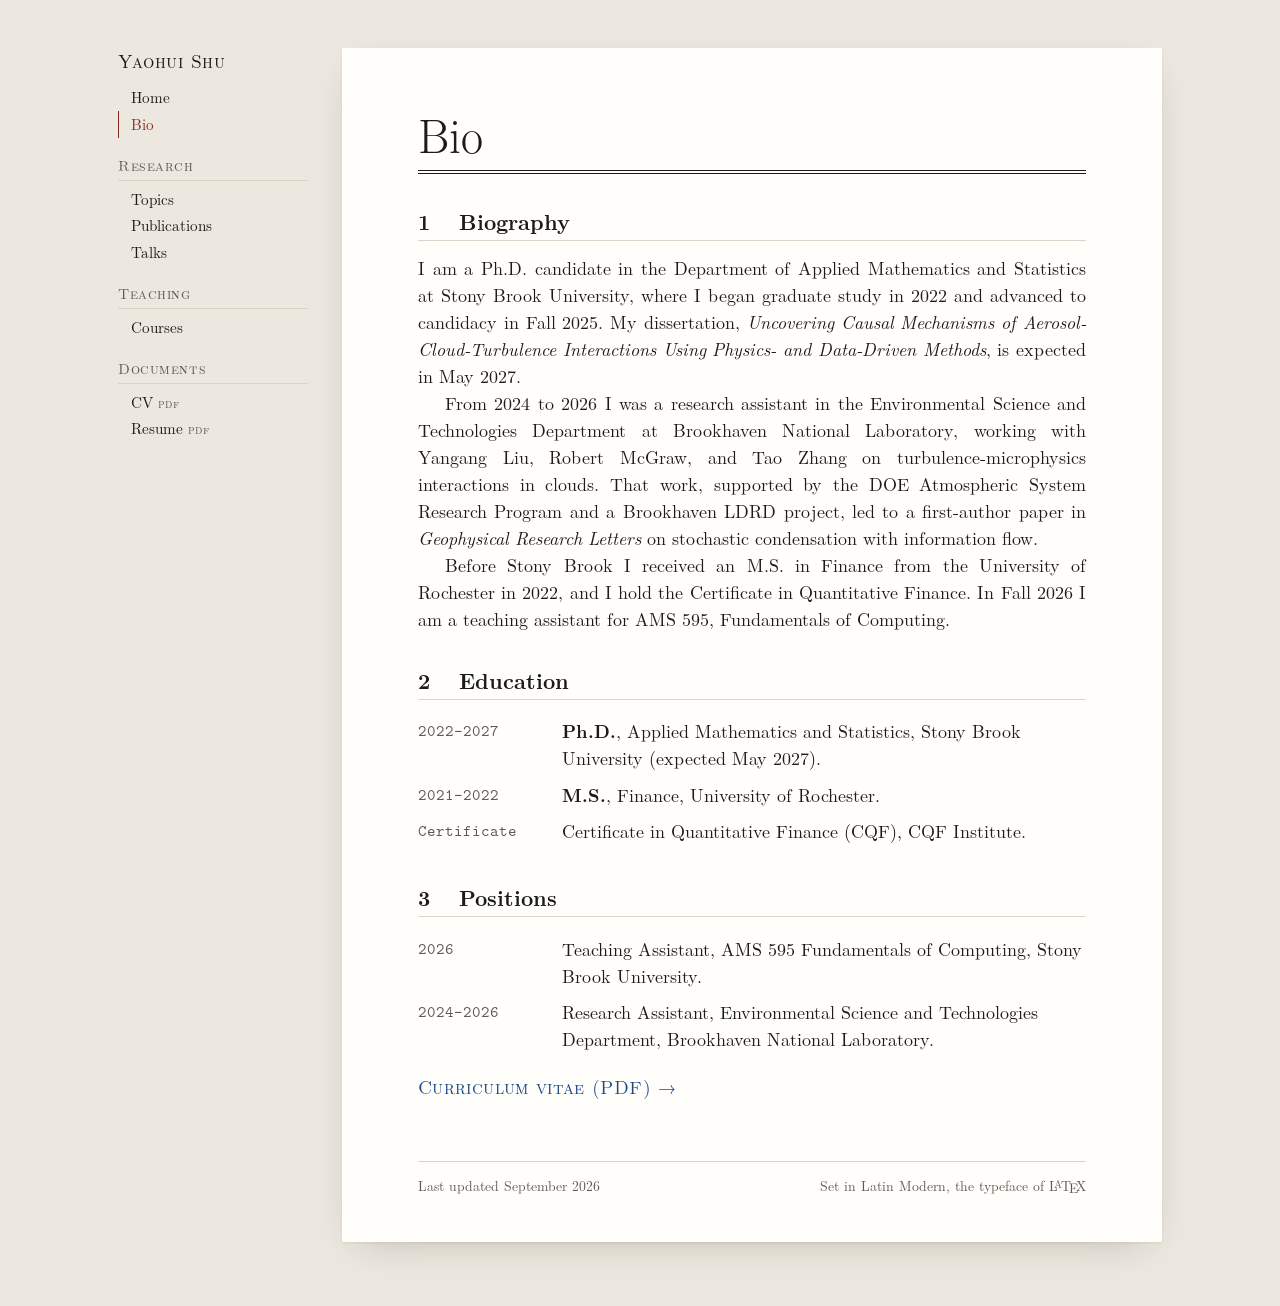
==== bio.html @ 54b2a585 "Rebuild site as multi-page LaTeX-style layout Split the single page into Home, Bio, Research Topics," ====
<!DOCTYPE html>
<html lang="en">
<head>
  <meta charset="UTF-8" />
  <meta name="viewport" content="width=device-width, initial-scale=1.0" />
  <title>Bio | Yaohui Shu</title>
  <meta name="description" content="Biography of Yaohui Shu, Ph.D. candidate at Stony Brook University." />
  <meta name="color-scheme" content="light dark" />
  <link rel="preload" href="fonts/lmroman10-regular.woff" as="font" type="font/woff" crossorigin />
  <link rel="stylesheet" href="style.css" />
</head>
<body>
  <div class="page">

    <aside class="menu" aria-label="Site menu">
      <p class="who"><a href="index.html">Yaohui Shu</a></p>
      <nav>
        <ul>
          <li><a href="index.html">Home</a></li>
          <li><a href="bio.html" aria-current="page">Bio</a></li>
        </ul>
        <h4>Research</h4>
        <ul>
          <li><a href="research.html">Topics</a></li>
          <li><a href="publications.html">Publications</a></li>
          <li><a href="talks.html">Talks</a></li>
        </ul>
        <h4>Teaching</h4>
        <ul>
          <li><a href="teaching.html">Courses</a></li>
        </ul>
        <h4>Documents</h4>
        <ul>
          <li><a class="ext" href="Yaohui_Shu_CV.pdf" target="_blank" rel="noopener">CV</a></li>
          <li><a class="ext" href="Yaohui_Shu_Resume.pdf" target="_blank" rel="noopener">Resume</a></li>
        </ul>
      </nav>
    </aside>

    <main class="sheet">
      <div class="content">
        <header class="title">
          <h1>Bio</h1>
          <div class="rules" aria-hidden="true"></div>
        </header>

        <section>
          <h2>Biography</h2>
          <div class="indent">
            <p>
              I am a Ph.D. candidate in the Department of Applied Mathematics and Statistics at Stony Brook University,
              where I began graduate study in 2022 and advanced to candidacy in Fall 2025. My dissertation,
              <em>Uncovering Causal Mechanisms of Aerosol-Cloud-Turbulence Interactions Using Physics- and Data-Driven
              Methods</em>, is expected in May 2027.
            </p>
            <p>
              From 2024 to 2026 I was a research assistant in the Environmental Science and Technologies Department at
              Brookhaven National Laboratory, working with Yangang Liu, Robert McGraw, and Tao Zhang on
              turbulence-microphysics interactions in clouds. That work, supported by the DOE Atmospheric System Research
              Program and a Brookhaven LDRD project, led to a first-author paper in <em>Geophysical Research Letters</em>
              on stochastic condensation with information flow.
            </p>
            <p>
              Before Stony Brook I received an M.S. in Finance from the University of Rochester in 2022, and I hold the
              Certificate in Quantitative Finance. In Fall 2026 I am a teaching assistant for AMS 595, Fundamentals of
              Computing.
            </p>
          </div>
        </section>

        <section>
          <h2>Education</h2>
          <ul class="plain">
            <li><span class="when">2022&ndash;2027</span><span><b>Ph.D.</b>, Applied Mathematics and Statistics, Stony Brook University (expected May 2027).</span></li>
            <li><span class="when">2021&ndash;2022</span><span><b>M.S.</b>, Finance, University of Rochester.</span></li>
            <li><span class="when">Certificate</span><span>Certificate in Quantitative Finance (CQF), CQF Institute.</span></li>
          </ul>
        </section>

        <section>
          <h2>Positions</h2>
          <ul class="plain">
            <li><span class="when">2026</span><span>Teaching Assistant, AMS 595 Fundamentals of Computing, Stony Brook University.</span></li>
            <li><span class="when">2024&ndash;2026</span><span>Research Assistant, Environmental Science and Technologies Department, Brookhaven National Laboratory.</span></li>
          </ul>
          <p class="more" style="margin-top: 1rem;"><a href="Yaohui_Shu_CV.pdf" target="_blank" rel="noopener">Curriculum vitae (PDF)</a></p>
        </section>
      </div>

      <footer>
        <span>Last updated September 2026</span>
        <span>Set in Latin Modern, the typeface of <span class="latex">L<sup>a</sup>T<sub>e</sub>X</span></span>
      </footer>
    </main>
  </div>
  <script src="site.js"></script>
</body>
</html>
---- style.css ----
/* Yaohui Shu, personal academic site.
   Typeset in Latin Modern, the OpenType release of Computer Modern (GUST Font License, see fonts/). */

@font-face { font-family: 'LM Roman 10'; src: url('fonts/lmroman10-regular.woff') format('woff'); font-weight: 400; font-style: normal; font-display: swap; }
@font-face { font-family: 'LM Roman 10'; src: url('fonts/lmroman10-italic.woff') format('woff'); font-weight: 400; font-style: italic; font-display: swap; }
@font-face { font-family: 'LM Roman 10'; src: url('fonts/lmroman10-bold.woff') format('woff'); font-weight: 700; font-style: normal; font-display: swap; }
@font-face { font-family: 'LM Roman 10'; src: url('fonts/lmroman10-bolditalic.woff') format('woff'); font-weight: 700; font-style: italic; font-display: swap; }
@font-face { font-family: 'LM Roman 17'; src: url('fonts/lmroman17-regular.woff') format('woff'); font-weight: 400; font-style: normal; font-display: swap; }
@font-face { font-family: 'LM Roman Caps'; src: url('fonts/lmromancaps10-regular.woff') format('woff'); font-weight: 400; font-style: normal; font-display: swap; }
@font-face { font-family: 'LM Mono'; src: url('fonts/lmmono10-regular.woff') format('woff'); font-weight: 400; font-style: normal; font-display: swap; }

:root {
  --desk: #ECE8DF;
  --paper: #FFFEFA;
  --ink: #1B1B1B;
  --muted: #5C5A55;
  --rule: #1B1B1B;
  --hair: #D9D4C8;
  --link: #1A4A86;
  --mark: #8A2A1E;
  --shadow: 0 1px 2px rgba(40, 32, 20, 0.08), 0 12px 40px -18px rgba(40, 32, 20, 0.28);
  --serif: 'LM Roman 10', 'Latin Modern Roman', 'CMU Serif', 'Computer Modern Serif', Georgia, 'Times New Roman', serif;
  --display: 'LM Roman 17', 'LM Roman 10', 'Latin Modern Roman', 'CMU Serif', Georgia, serif;
  --caps: 'LM Roman Caps', 'LM Roman 10', 'Latin Modern Roman', Georgia, serif;
  --mono: 'LM Mono', 'Latin Modern Mono', 'CMU Typewriter Text', ui-monospace, Menlo, Consolas, monospace;
}
@media (prefers-color-scheme: dark) {
  :root {
    --desk: #141416;
    --paper: #1C1C1F;
    --ink: #E8E4DA;
    --muted: #A8A397;
    --rule: #E8E4DA;
    --hair: #34332F;
    --link: #93B8E6;
    --mark: #E39A86;
    --shadow: 0 1px 2px rgba(0, 0, 0, 0.4), 0 16px 40px -18px rgba(0, 0, 0, 0.7);
  }
}

*, *::before, *::after { box-sizing: border-box; }
body {
  margin: 0;
  background: var(--desk);
  color: var(--ink);
  font-family: var(--serif);
  font-size: 18px;
  line-height: 1.5;
  font-kerning: normal;
  font-variant-ligatures: common-ligatures;
  -webkit-font-smoothing: antialiased;
  text-rendering: optimizeLegibility;
}
img { max-width: 100%; display: block; }
a { color: var(--link); text-decoration: none; }
a:hover { text-decoration: underline; text-decoration-thickness: 1px; text-underline-offset: 2px; }
:focus-visible { outline: 1.5px solid var(--link); outline-offset: 2px; }
.sc { font-family: var(--caps); letter-spacing: 0.02em; }
.tt { font-family: var(--mono); font-size: 0.94em; }
.muted { color: var(--muted); }

/* PAGE */
.page {
  display: grid;
  grid-template-columns: 190px minmax(0, 820px);
  justify-content: center;
  gap: 34px;
  padding: 48px 24px 64px;
}

/* MENU */
.menu { position: sticky; top: 48px; align-self: start; font-size: 0.95rem; }
.menu .who { font-family: var(--caps); font-size: 1.12rem; margin: 0 0 0.6rem; letter-spacing: 0.03em; }
.menu .who a { color: var(--ink); }
.menu .who a:hover { text-decoration: none; }
.menu h4 { font-family: var(--caps); font-weight: 400; font-size: 0.9rem; letter-spacing: 0.04em; color: var(--muted); margin: 1.1rem 0 0.3rem; padding-bottom: 0.2rem; border-bottom: 0.5px solid var(--hair); }
.menu ul { list-style: none; margin: 0; padding: 0; }
.menu li a { display: block; padding: 0.12rem 0 0.12rem 0.75rem; color: var(--ink); border-left: 1.5px solid transparent; }
.menu li a:hover { color: var(--link); text-decoration: none; }
.menu li a[aria-current="page"] { border-left-color: var(--mark); color: var(--mark); }
.menu .ext::after { content: 'pdf'; font-family: var(--caps); font-size: 0.78em; letter-spacing: 0.04em; color: var(--muted); margin-left: 0.4em; }

/* SHEET */
.sheet {
  background: var(--paper);
  box-shadow: var(--shadow);
  padding: 60px clamp(20px, 7vw, 76px) 44px;
  text-align: justify;
  hyphens: auto;
  -webkit-hyphens: auto;
  counter-reset: sec;
  min-height: calc(100vh - 112px);
  display: flex;
  flex-direction: column;
}
.sheet > .content { flex: 1; }

/* TITLE BLOCK */
.title h1 { font-family: var(--display); font-weight: 400; font-size: clamp(2.2rem, 5vw, 3rem); line-height: 1.05; margin: 0; text-align: left; letter-spacing: -0.005em; }
.rules { margin: 0.7rem 0 1.6rem; }
.rules::before, .rules::after { content: ''; display: block; background: var(--rule); }
.rules::before { height: 1.2px; }
.rules::after { height: 0.5px; margin-top: 2px; }
.updated { margin: -0.9rem 0 1.4rem; font-style: italic; color: var(--muted); text-align: left; }

.profile { display: grid; grid-template-columns: 188px minmax(0, 1fr); gap: 34px; align-items: center; text-align: left; margin-bottom: 0.4rem; }
.photo { margin: 0; }
.photo .frame { aspect-ratio: 4 / 5; overflow: hidden; border: 0.5px solid var(--hair); background: var(--desk); padding: 5px; }
.photo .inner { width: 100%; height: 100%; overflow: hidden; }
.photo img { width: 100%; height: 100%; object-fit: cover; object-position: 48% 20%; transform: scale(1.45); transform-origin: 48% 6%; }
.info p { margin: 0; line-height: 1.45; }
.info .role { font-family: var(--caps); font-size: 1.12rem; letter-spacing: 0.03em; margin-bottom: 0.45rem; }
.info .gap { margin-top: 0.8rem; }
.info .formerly { color: var(--muted); font-style: italic; }
.links { margin-top: 1rem; font-family: var(--caps); letter-spacing: 0.02em; line-height: 1.7; }
.links a + a::before { content: '/'; color: var(--muted); margin: 0 0.5em; display: inline-block; }

/* HEADINGS, numbered like a LaTeX article */
section { margin-top: 2.2rem; }
section:first-child { margin-top: 0.4rem; }
h2 { counter-increment: sec; counter-reset: sub; font-weight: 700; font-size: 1.34rem; margin: 0 0 0.8rem; line-height: 1.25; text-align: left; padding-bottom: 0.3rem; border-bottom: 0.5px solid var(--hair); display: flex; }
h2::before { content: counter(sec); min-width: 1.9em; flex-shrink: 0; }
h3 { font-weight: 700; font-size: 1.06rem; margin: 1.3rem 0 0.45rem; text-align: left; }
h3.num { counter-increment: sub; display: flex; }
h3.num::before { content: counter(sec) '.' counter(sub); min-width: 2.4em; flex-shrink: 0; }
h3.year { font-family: var(--caps); font-weight: 400; letter-spacing: 0.05em; color: var(--muted); font-size: 1rem; margin: 1.1rem 0 0.4rem; }
p { margin: 0 0 0.8rem; }
.indent p + p { text-indent: 1.5em; margin-top: -0.8rem; }
.runin { font-weight: 700; }
.note { text-align: left; }
.more { text-align: left; font-family: var(--caps); letter-spacing: 0.02em; }
.more a::after { content: ' \2192'; }

/* NEWS */
.news { list-style: none; margin: 0; padding: 0; }
.news li { display: grid; grid-template-columns: 5.2em 5.8em minmax(0, 1fr); gap: 0 0.6em; padding: 0.28rem 0; text-align: left; }
.news .date { font-family: var(--mono); font-size: 0.9em; color: var(--muted); padding-top: 0.12em; }
.tag { font-family: var(--caps); font-size: 0.84em; letter-spacing: 0.04em; justify-self: start; align-self: start; margin-top: 0.14em; padding: 0 0.4em; border: 0.5px solid currentColor; color: var(--mark); line-height: 1.45; }

/* PUBLICATION ENTRIES */
.pubs { list-style: none; margin: 0; padding: 0; counter-reset: pub var(--start, 0); }
.pubs li { counter-increment: pub; position: relative; padding-left: 2.6em; margin-bottom: 0.9rem; text-align: left; }
.pubs li::before { content: '[' counter(pub) ']'; position: absolute; left: 0; top: 0; color: var(--muted); }
.pubs .pt { font-weight: 700; display: block; }
.pubs .pa { display: block; }
.pubs .pa b { font-weight: 700; }
.pubs .pv { display: block; }
.pubs .pv i { font-style: italic; }
.x { white-space: nowrap; }
.x a { font-family: var(--caps); letter-spacing: 0.02em; }
.x a::before { content: '['; color: var(--muted); }
.x a::after { content: ']'; color: var(--muted); }
.x a:hover { text-decoration: none; }
.x a:hover span { text-decoration: underline; }

/* COMPACT RELATED LIST (research topics) */
.related { margin: 0.35rem 0 0; padding: 0; list-style: none; font-size: 0.95rem; text-align: left; }
.related li { position: relative; padding-left: 1.2em; margin-bottom: 0.25rem; }
.related li::before { content: '\2022'; position: absolute; left: 0.1em; color: var(--muted); }
.related-label { font-family: var(--caps); letter-spacing: 0.03em; color: var(--muted); font-size: 0.95rem; margin: 0.6rem 0 0; text-align: left; }

/* GENERIC ROWS */
.plain { list-style: none; margin: 0; padding: 0; }
.plain li { display: grid; grid-template-columns: 7.2em minmax(0, 1fr); gap: 0 0.8em; padding: 0.3rem 0; text-align: left; }
.plain .when { color: var(--muted); font-family: var(--mono); font-size: 0.9em; padding-top: 0.12em; }

dl.contact { display: grid; grid-template-columns: 6.5em minmax(0, 1fr); gap: 0.25rem 0.8em; margin: 0; text-align: left; }
dl.contact dt { font-family: var(--caps); letter-spacing: 0.02em; color: var(--muted); }
dl.contact dd { margin: 0; }

/* FOOTER */
footer { margin-top: 3rem; padding-top: 0.8rem; border-top: 0.5px solid var(--hair); font-size: 0.86rem; color: var(--muted); display: flex; flex-wrap: wrap; justify-content: space-between; gap: 0.4rem; text-align: left; }
.latex sup { text-transform: uppercase; font-size: 0.78em; vertical-align: 0.22em; margin-left: -0.33em; margin-right: -0.14em; }
.latex sub { text-transform: uppercase; vertical-align: -0.46ex; margin-left: -0.16em; margin-right: -0.11em; font-size: 1em; }

/* RESPONSIVE */
@media (max-width: 900px) {
  .page { grid-template-columns: minmax(0, 1fr); gap: 0; padding: 0; }
  .menu { position: sticky; top: 0; z-index: 10; background: var(--paper); border-bottom: 0.5px solid var(--hair); padding: 0.55rem 16px; display: flex; align-items: center; gap: 0.9rem; overflow-x: auto; scrollbar-width: none; }
  .menu::-webkit-scrollbar { display: none; }
  .menu .who { margin: 0; white-space: nowrap; }
  .menu h4 { display: none; }
  .menu nav, .menu ul { display: flex; }
  .menu li a { white-space: nowrap; padding: 0.1rem 0.45rem; border-left: none; border-bottom: 1.5px solid transparent; }
  .menu li a[aria-current="page"] { border-bottom-color: var(--mark); }
  .sheet { box-shadow: none; padding: 34px 16px 28px; min-height: 0; }
}
@media (max-width: 640px) {
  body { font-size: 17px; }
  .sheet { text-align: left; }
  .profile { grid-template-columns: minmax(0, 1fr); gap: 1.2rem; }
  .photo { width: 150px; }
  .news li { grid-template-columns: 5em minmax(0, 1fr); }
  .news .tag { grid-column: 2; grid-row: 1; margin-bottom: 0.1rem; }
  .news .body { grid-column: 2; }
  .news .date { grid-row: 1 / span 2; }
  .plain li { grid-template-columns: minmax(0, 1fr); gap: 0; }
  dl.contact { grid-template-columns: minmax(0, 1fr); }
  dl.contact dd { margin-bottom: 0.4rem; }
  .pubs li { padding-left: 2.2em; }
}
@media print {
  body { background: #fff; font-size: 11pt; }
  .menu { display: none; }
  .page { display: block; padding: 0; }
  .sheet { box-shadow: none; padding: 0; min-height: 0; }
}
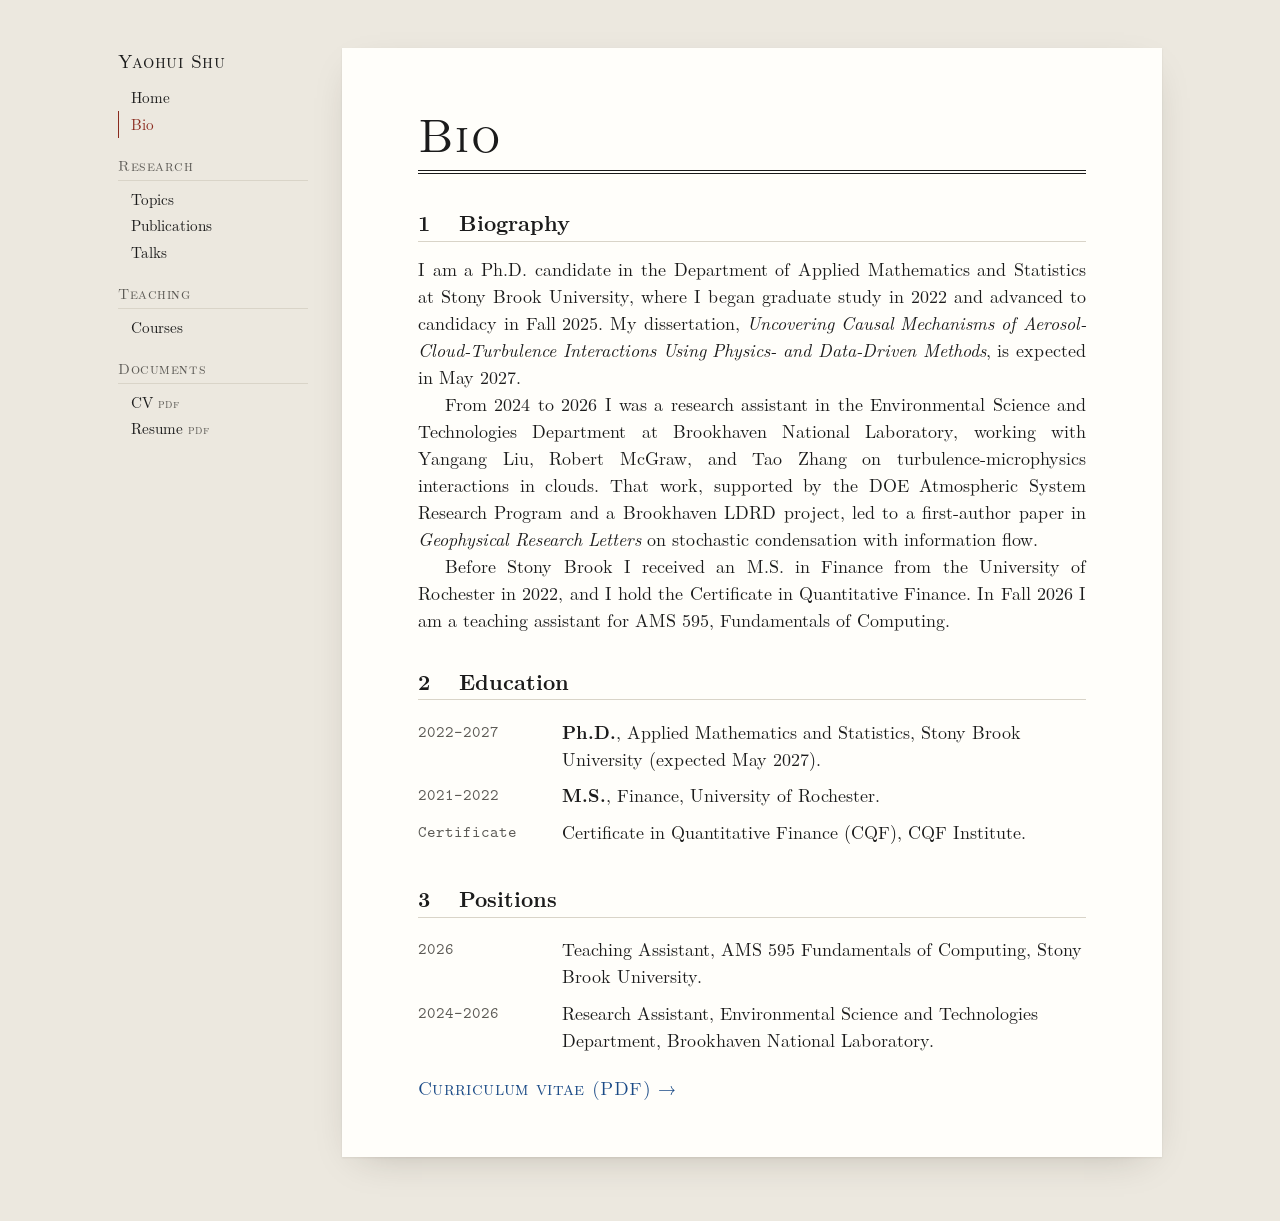
==== commit 95f12cca: "Use Gmail as primary contact, remove footer, set titles in small caps List yaohui.research@gmail.com" ====
--- a/bio.html
+++ b/bio.html
@@ -86,11 +86,6 @@
           <p class="more" style="margin-top: 1rem;"><a href="Yaohui_Shu_CV.pdf" target="_blank" rel="noopener">Curriculum vitae (PDF)</a></p>
         </section>
       </div>
-
-      <footer>
-        <span>Last updated September 2026</span>
-        <span>Set in Latin Modern, the typeface of <span class="latex">L<sup>a</sup>T<sub>e</sub>X</span></span>
-      </footer>
     </main>
   </div>
   <script src="site.js"></script>
--- a/style.css
+++ b/style.css
@@ -5,7 +5,6 @@
 @font-face { font-family: 'LM Roman 10'; src: url('fonts/lmroman10-italic.woff') format('woff'); font-weight: 400; font-style: italic; font-display: swap; }
 @font-face { font-family: 'LM Roman 10'; src: url('fonts/lmroman10-bold.woff') format('woff'); font-weight: 700; font-style: normal; font-display: swap; }
 @font-face { font-family: 'LM Roman 10'; src: url('fonts/lmroman10-bolditalic.woff') format('woff'); font-weight: 700; font-style: italic; font-display: swap; }
-@font-face { font-family: 'LM Roman 17'; src: url('fonts/lmroman17-regular.woff') format('woff'); font-weight: 400; font-style: normal; font-display: swap; }
 @font-face { font-family: 'LM Roman Caps'; src: url('fonts/lmromancaps10-regular.woff') format('woff'); font-weight: 400; font-style: normal; font-display: swap; }
 @font-face { font-family: 'LM Mono'; src: url('fonts/lmmono10-regular.woff') format('woff'); font-weight: 400; font-style: normal; font-display: swap; }
 
@@ -20,7 +19,6 @@
   --mark: #8A2A1E;
   --shadow: 0 1px 2px rgba(40, 32, 20, 0.08), 0 12px 40px -18px rgba(40, 32, 20, 0.28);
   --serif: 'LM Roman 10', 'Latin Modern Roman', 'CMU Serif', 'Computer Modern Serif', Georgia, 'Times New Roman', serif;
-  --display: 'LM Roman 17', 'LM Roman 10', 'Latin Modern Roman', 'CMU Serif', Georgia, serif;
   --caps: 'LM Roman Caps', 'LM Roman 10', 'Latin Modern Roman', Georgia, serif;
   --mono: 'LM Mono', 'Latin Modern Mono', 'CMU Typewriter Text', ui-monospace, Menlo, Consolas, monospace;
 }
@@ -96,7 +94,8 @@
 .sheet > .content { flex: 1; }
 
 /* TITLE BLOCK */
-.title h1 { font-family: var(--display); font-weight: 400; font-size: clamp(2.2rem, 5vw, 3rem); line-height: 1.05; margin: 0; text-align: left; letter-spacing: -0.005em; }
+/* Page titles share the small-caps face of the sidebar name. */
+.title h1 { font-family: var(--caps); font-weight: 400; font-size: clamp(2.1rem, 4.8vw, 2.9rem); line-height: 1.1; margin: 0; text-align: left; letter-spacing: 0.03em; }
 .rules { margin: 0.7rem 0 1.6rem; }
 .rules::before, .rules::after { content: ''; display: block; background: var(--rule); }
 .rules::before { height: 1.2px; }
@@ -168,11 +167,6 @@
 dl.contact dt { font-family: var(--caps); letter-spacing: 0.02em; color: var(--muted); }
 dl.contact dd { margin: 0; }
 
-/* FOOTER */
-footer { margin-top: 3rem; padding-top: 0.8rem; border-top: 0.5px solid var(--hair); font-size: 0.86rem; color: var(--muted); display: flex; flex-wrap: wrap; justify-content: space-between; gap: 0.4rem; text-align: left; }
-.latex sup { text-transform: uppercase; font-size: 0.78em; vertical-align: 0.22em; margin-left: -0.33em; margin-right: -0.14em; }
-.latex sub { text-transform: uppercase; vertical-align: -0.46ex; margin-left: -0.16em; margin-right: -0.11em; font-size: 1em; }
-
 /* RESPONSIVE */
 @media (max-width: 900px) {
   .page { grid-template-columns: minmax(0, 1fr); gap: 0; padding: 0; }
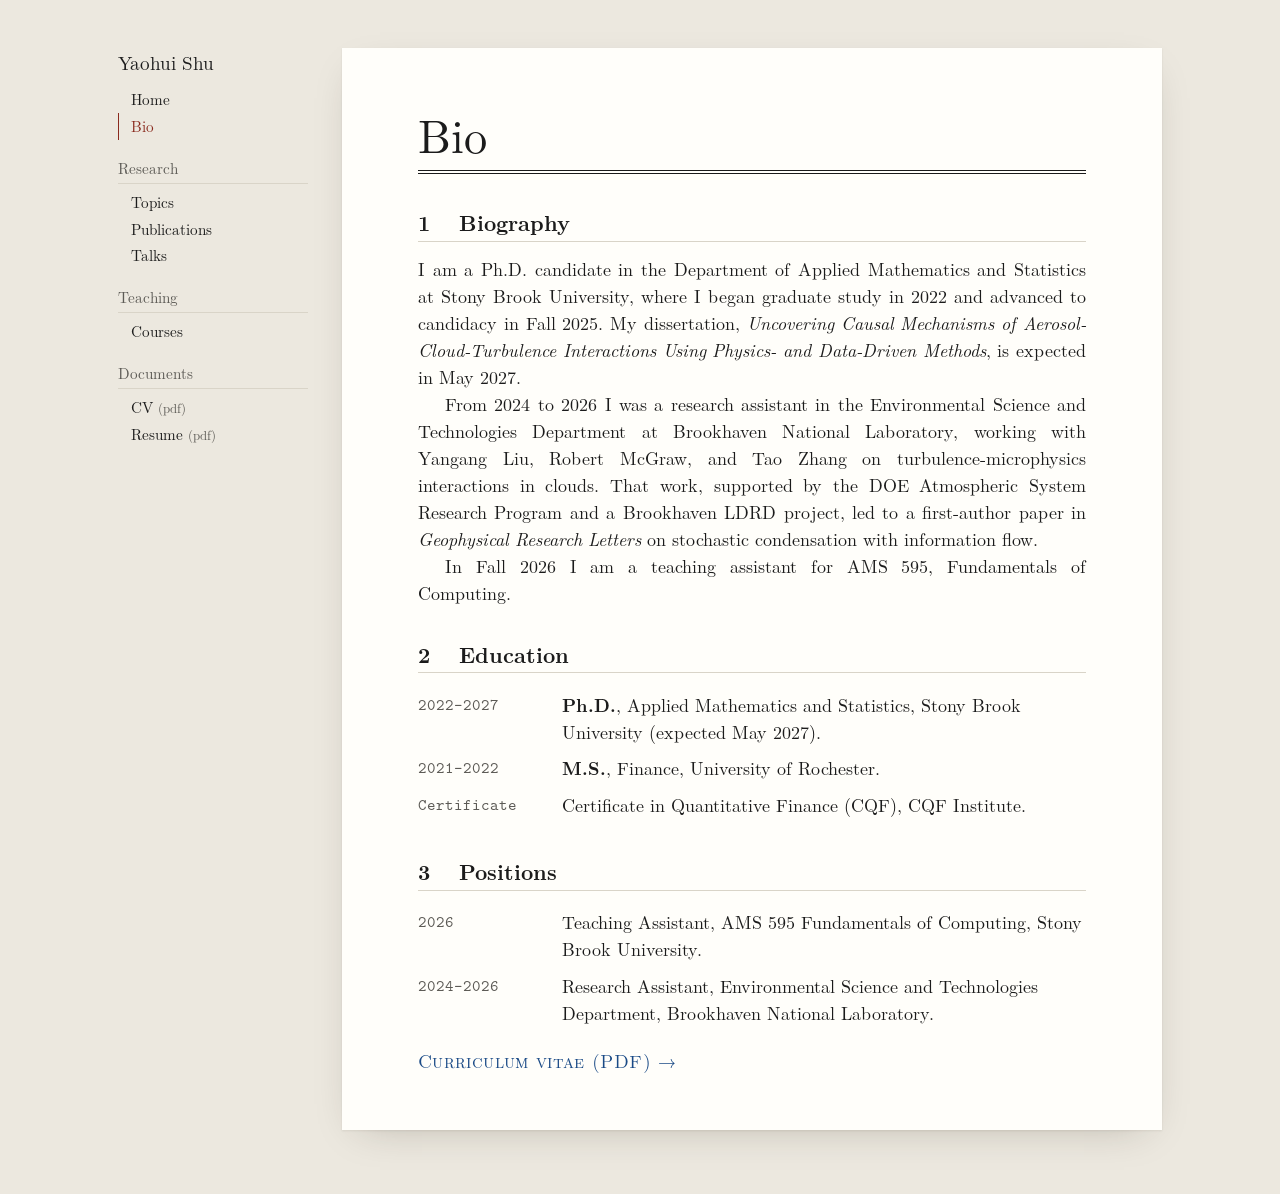
==== commit 6128208c: "Update CV and resume with research-program framing Replace the CV and resume PDFs with the revised v" ====
--- a/bio.html
+++ b/bio.html
@@ -61,9 +61,7 @@
               on stochastic condensation with information flow.
             </p>
             <p>
-              Before Stony Brook I received an M.S. in Finance from the University of Rochester in 2022, and I hold the
-              Certificate in Quantitative Finance. In Fall 2026 I am a teaching assistant for AMS 595, Fundamentals of
-              Computing.
+              In Fall 2026 I am a teaching assistant for AMS 595, Fundamentals of Computing.
             </p>
           </div>
         </section>
--- a/style.css
+++ b/style.css
@@ -68,15 +68,15 @@
 
 /* MENU */
 .menu { position: sticky; top: 48px; align-self: start; font-size: 0.95rem; }
-.menu .who { font-family: var(--caps); font-size: 1.12rem; margin: 0 0 0.6rem; letter-spacing: 0.03em; }
+.menu .who { font-family: var(--serif); font-size: 1.2rem; margin: 0 0 0.6rem; letter-spacing: 0; }
 .menu .who a { color: var(--ink); }
 .menu .who a:hover { text-decoration: none; }
-.menu h4 { font-family: var(--caps); font-weight: 400; font-size: 0.9rem; letter-spacing: 0.04em; color: var(--muted); margin: 1.1rem 0 0.3rem; padding-bottom: 0.2rem; border-bottom: 0.5px solid var(--hair); }
+.menu h4 { font-family: var(--serif); font-weight: 400; font-size: 0.95rem; letter-spacing: 0; color: var(--muted); margin: 1.1rem 0 0.3rem; padding-bottom: 0.2rem; border-bottom: 0.5px solid var(--hair); }
 .menu ul { list-style: none; margin: 0; padding: 0; }
 .menu li a { display: block; padding: 0.12rem 0 0.12rem 0.75rem; color: var(--ink); border-left: 1.5px solid transparent; }
 .menu li a:hover { color: var(--link); text-decoration: none; }
 .menu li a[aria-current="page"] { border-left-color: var(--mark); color: var(--mark); }
-.menu .ext::after { content: 'pdf'; font-family: var(--caps); font-size: 0.78em; letter-spacing: 0.04em; color: var(--muted); margin-left: 0.4em; }
+.menu .ext::after { content: '(pdf)'; font-family: var(--serif); font-size: 0.85em; letter-spacing: 0; color: var(--muted); margin-left: 0.35em; }
 
 /* SHEET */
 .sheet {
@@ -94,8 +94,8 @@
 .sheet > .content { flex: 1; }
 
 /* TITLE BLOCK */
-/* Page titles share the small-caps face of the sidebar name. */
-.title h1 { font-family: var(--caps); font-weight: 400; font-size: clamp(2.1rem, 4.8vw, 2.9rem); line-height: 1.1; margin: 0; text-align: left; letter-spacing: 0.03em; }
+/* Page titles use the same regular text face as the sidebar name. */
+.title h1 { font-family: var(--serif); font-weight: 400; font-size: clamp(2.1rem, 4.8vw, 2.9rem); line-height: 1.1; margin: 0; text-align: left; letter-spacing: 0; }
 .rules { margin: 0.7rem 0 1.6rem; }
 .rules::before, .rules::after { content: ''; display: block; background: var(--rule); }
 .rules::before { height: 1.2px; }
@@ -108,7 +108,7 @@
 .photo .inner { width: 100%; height: 100%; overflow: hidden; }
 .photo img { width: 100%; height: 100%; object-fit: cover; object-position: 48% 20%; transform: scale(1.45); transform-origin: 48% 6%; }
 .info p { margin: 0; line-height: 1.45; }
-.info .role { font-family: var(--caps); font-size: 1.12rem; letter-spacing: 0.03em; margin-bottom: 0.45rem; }
+.info .role { font-family: var(--serif); font-size: 1.15rem; letter-spacing: 0; margin-bottom: 0.45rem; }
 .info .gap { margin-top: 0.8rem; }
 .info .formerly { color: var(--muted); font-style: italic; }
 .links { margin-top: 1rem; font-family: var(--caps); letter-spacing: 0.02em; line-height: 1.7; }
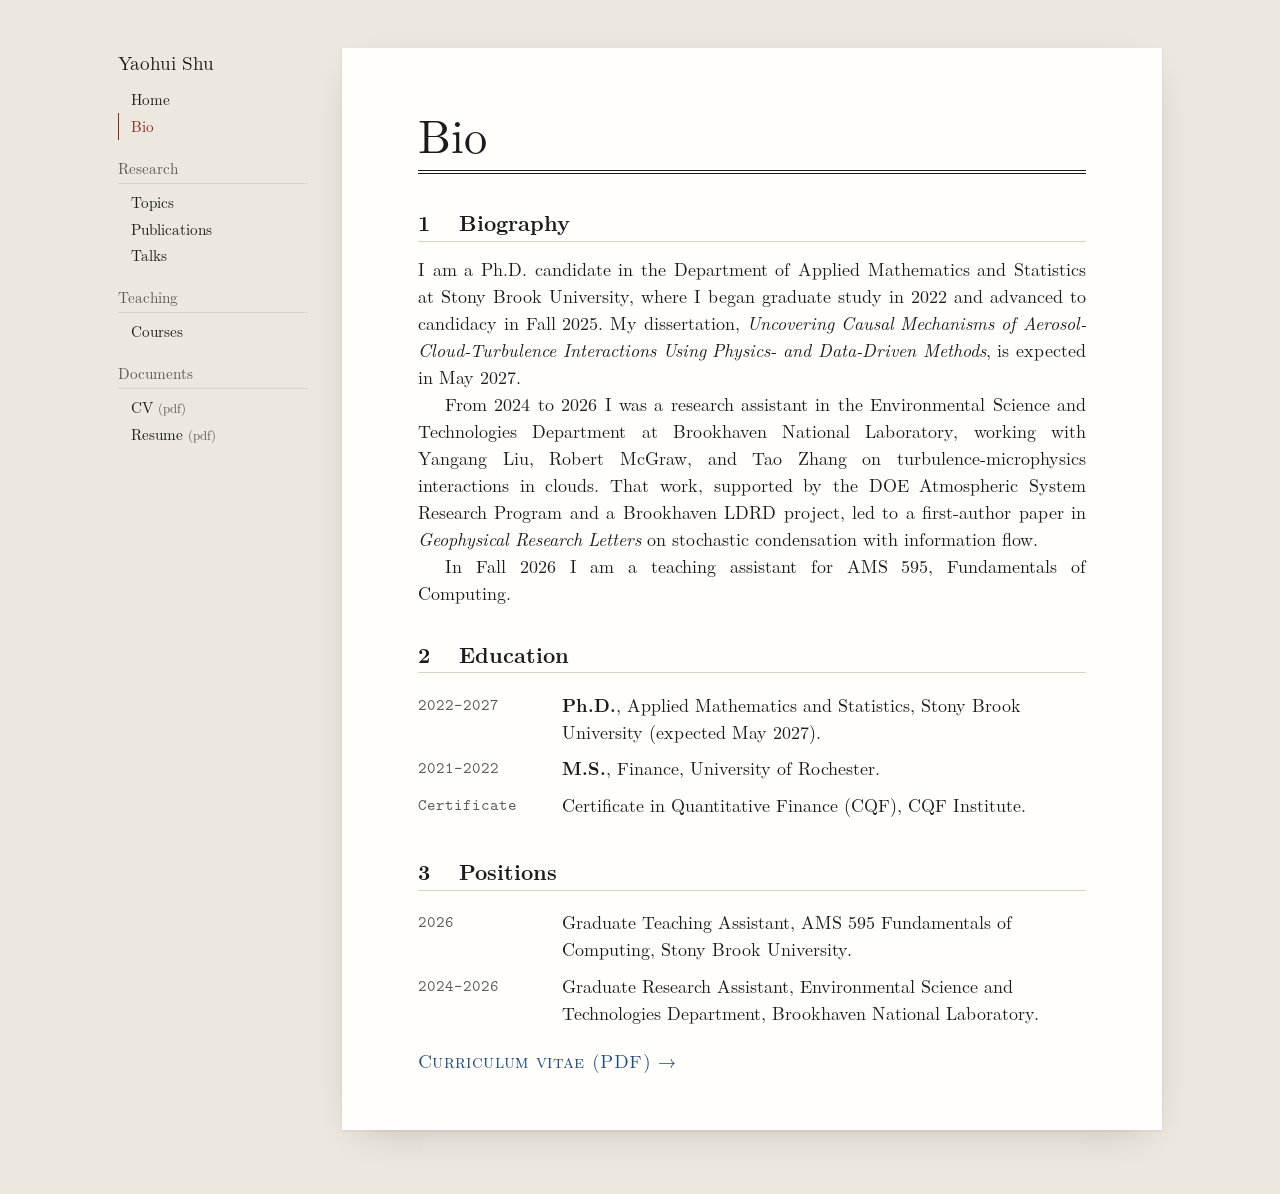
==== commit af392c6d: "Use graduate titles and publish the latest resume and CV Titles now read Graduate Teaching Assistant" ====
--- a/bio.html
+++ b/bio.html
@@ -78,8 +78,8 @@
         <section>
           <h2>Positions</h2>
           <ul class="plain">
-            <li><span class="when">2026</span><span>Teaching Assistant, AMS 595 Fundamentals of Computing, Stony Brook University.</span></li>
-            <li><span class="when">2024&ndash;2026</span><span>Research Assistant, Environmental Science and Technologies Department, Brookhaven National Laboratory.</span></li>
+            <li><span class="when">2026</span><span>Graduate Teaching Assistant, AMS 595 Fundamentals of Computing, Stony Brook University.</span></li>
+            <li><span class="when">2024&ndash;2026</span><span>Graduate Research Assistant, Environmental Science and Technologies Department, Brookhaven National Laboratory.</span></li>
           </ul>
           <p class="more" style="margin-top: 1rem;"><a href="Yaohui_Shu_CV.pdf" target="_blank" rel="noopener">Curriculum vitae (PDF)</a></p>
         </section>
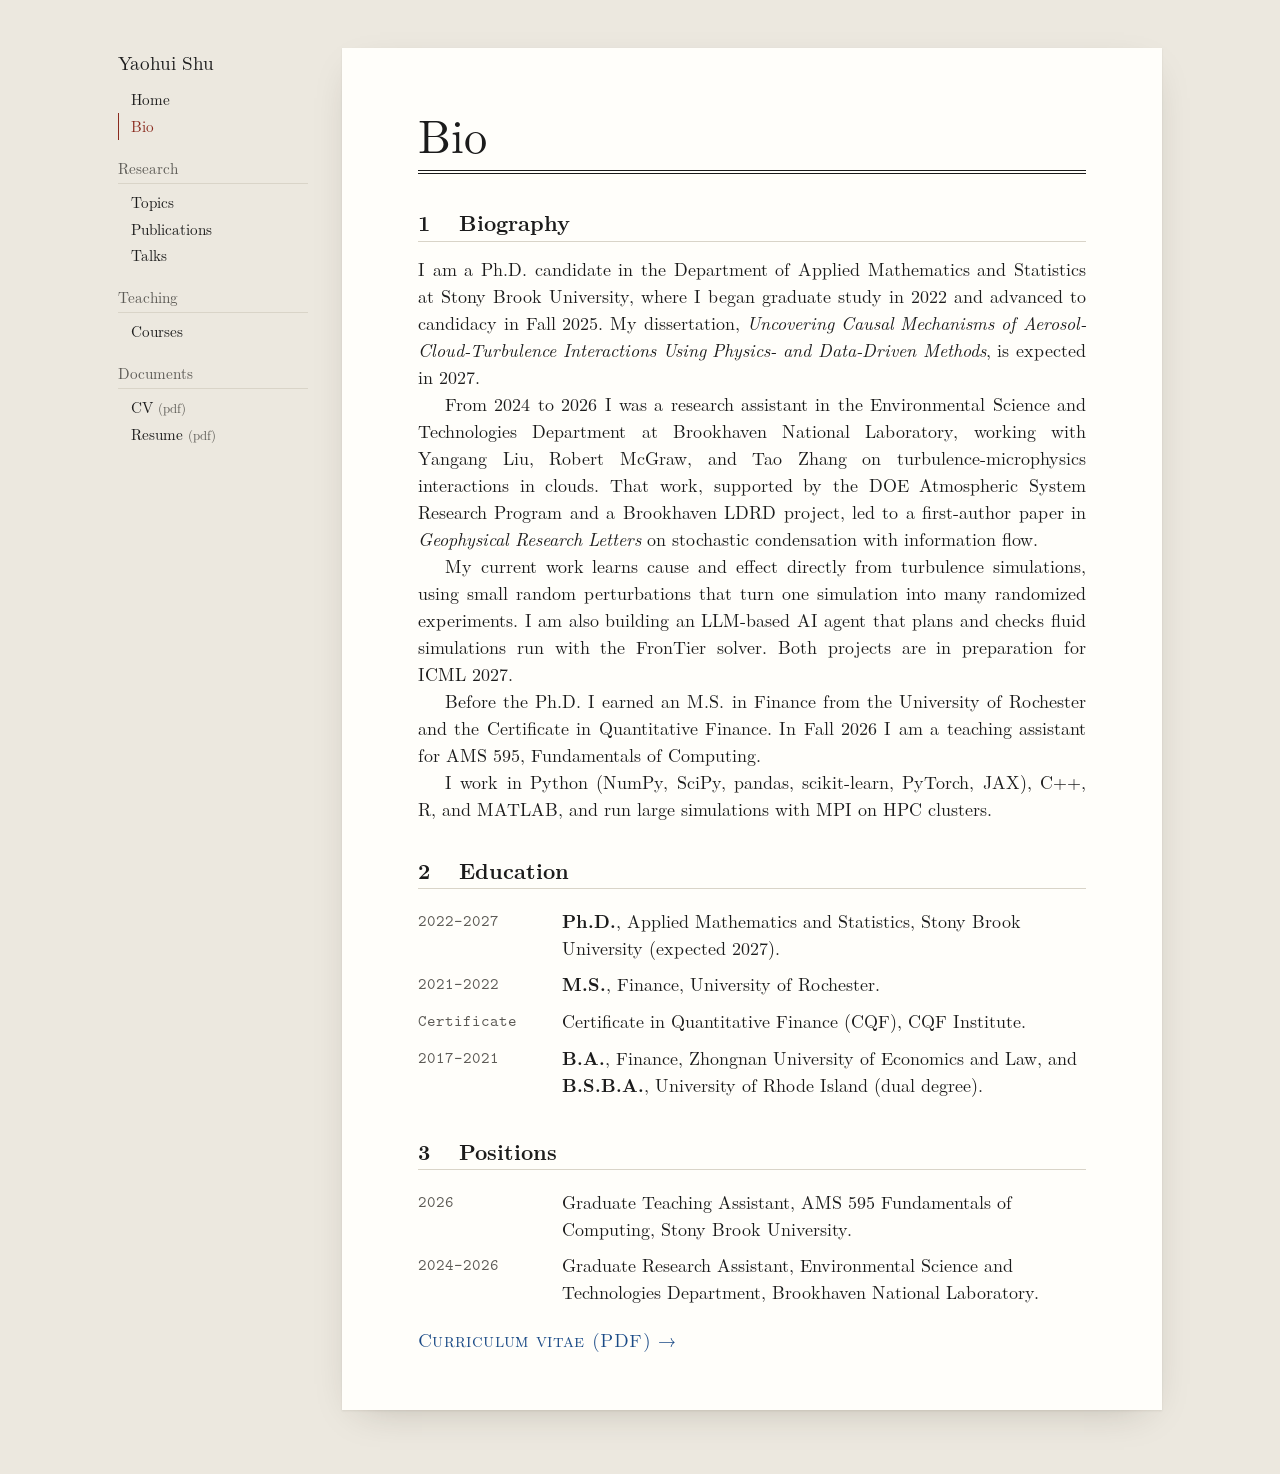
==== commit 9fc63bc1: "Update site text to match the current resume and LinkedIn profile Home and Bio now describe the curr" ====
--- a/bio.html
+++ b/bio.html
@@ -51,7 +51,7 @@
               I am a Ph.D. candidate in the Department of Applied Mathematics and Statistics at Stony Brook University,
               where I began graduate study in 2022 and advanced to candidacy in Fall 2025. My dissertation,
               <em>Uncovering Causal Mechanisms of Aerosol-Cloud-Turbulence Interactions Using Physics- and Data-Driven
-              Methods</em>, is expected in May 2027.
+              Methods</em>, is expected in 2027.
             </p>
             <p>
               From 2024 to 2026 I was a research assistant in the Environmental Science and Technologies Department at
@@ -61,7 +61,18 @@
               on stochastic condensation with information flow.
             </p>
             <p>
-              In Fall 2026 I am a teaching assistant for AMS 595, Fundamentals of Computing.
+              My current work learns cause and effect directly from turbulence simulations, using small random
+              perturbations that turn one simulation into many randomized experiments. I am also building an LLM-based
+              AI agent that plans and checks fluid simulations run with the FronTier solver. Both projects are in
+              preparation for ICML 2027.
+            </p>
+            <p>
+              Before the Ph.D. I earned an M.S. in Finance from the University of Rochester and the Certificate in
+              Quantitative Finance. In Fall 2026 I am a teaching assistant for AMS 595, Fundamentals of Computing.
+            </p>
+            <p>
+              I work in Python (NumPy, SciPy, pandas, scikit-learn, PyTorch, JAX), C++, R, and MATLAB, and run large
+              simulations with MPI on HPC clusters.
             </p>
           </div>
         </section>
@@ -69,9 +80,10 @@
         <section>
           <h2>Education</h2>
           <ul class="plain">
-            <li><span class="when">2022&ndash;2027</span><span><b>Ph.D.</b>, Applied Mathematics and Statistics, Stony Brook University (expected May 2027).</span></li>
+            <li><span class="when">2022&ndash;2027</span><span><b>Ph.D.</b>, Applied Mathematics and Statistics, Stony Brook University (expected 2027).</span></li>
             <li><span class="when">2021&ndash;2022</span><span><b>M.S.</b>, Finance, University of Rochester.</span></li>
             <li><span class="when">Certificate</span><span>Certificate in Quantitative Finance (CQF), CQF Institute.</span></li>
+            <li><span class="when">2017&ndash;2021</span><span><b>B.A.</b>, Finance, Zhongnan University of Economics and Law, and <b>B.S.B.A.</b>, University of Rhode Island (dual degree).</span></li>
           </ul>
         </section>
 
